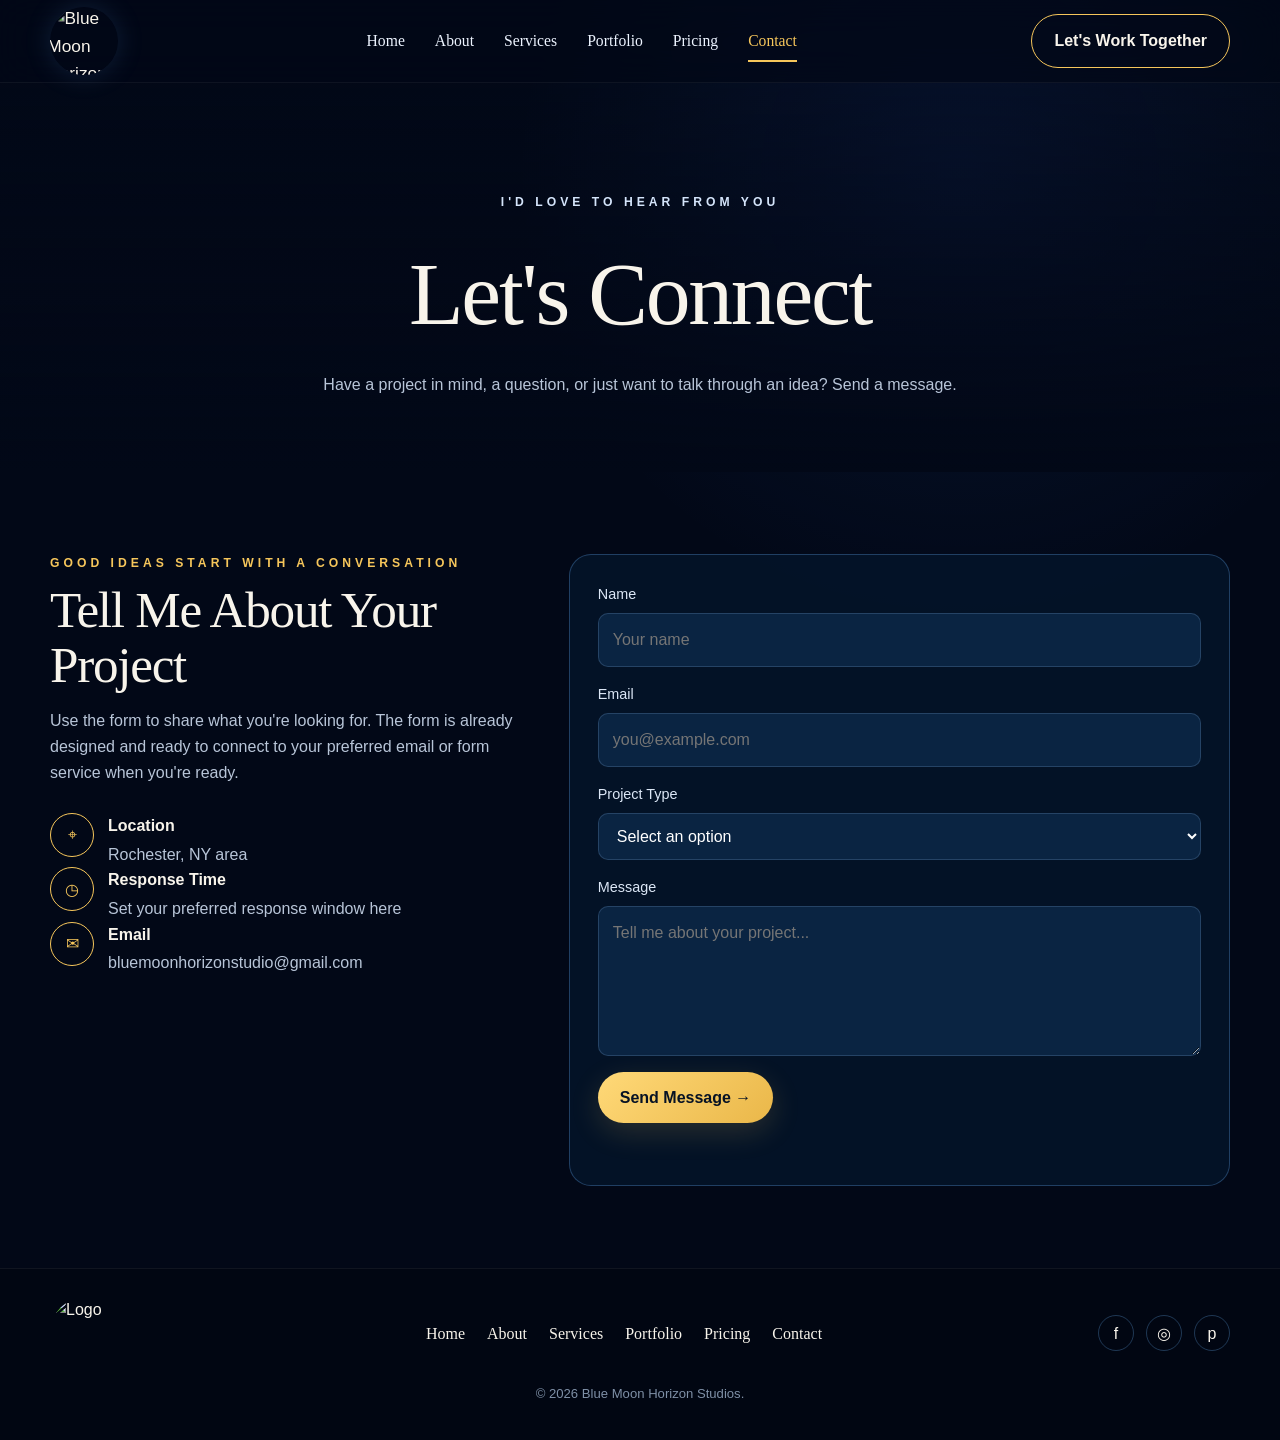
==== contact.html @ cd44c583 "Initial upload - Blue Moon Horizon Studio" ====
<!doctype html>

<html lang="en">

<head>
  <meta charset="utf-8">

  <meta
    name="viewport"
    content="width=device-width,initial-scale=1"
  >

  <title>
    Contact | Blue Moon Horizon Studios
  </title>

  <link
    rel="stylesheet"
    href="styles.css"
  >
</head>


<body>

  <div class="site-shell">


    <header class="site-header">

      <div class="container navbar">


        <a
          class="brand-mark"
          href="index.html"
        >
          <img
            src="assets/logo.jpg"
            alt="Blue Moon Horizon Studios logo"
          >
        </a>


        <nav class="nav-links">

          <a href="index.html">
            Home
          </a>

          <a href="about.html">
            About
          </a>

          <a href="services.html">
            Services
          </a>

          <a href="portfolio.html">
            Portfolio
          </a>

          <a href="pricing.html">
            Pricing
          </a>

          <a
            class="active"
            href="contact.html"
          >
            Contact
          </a>

        </nav>


        <a
          class="cta desktop-cta"
          href="contact.html"
        >
          Let's Work Together
        </a>


        <button
          class="menu-toggle"
          aria-expanded="false"
        >
          ☰
        </button>


      </div>

    </header>



    <main>


      <section class="page-hero">

        <div class="container">

          <div class="eyebrow">
            I'd Love to Hear From You
          </div>

          <h1>
            Let's Connect
          </h1>

          <p>
            Have a project in mind, a question,
            or just want to talk through an idea?
            Send a message.
          </p>

        </div>

      </section>



      <section>

        <div class="container contact-grid">


          <!-- LEFT SIDE -->

          <div class="reveal">


            <div
              class="eyebrow"
              style="color:var(--gold)"
            >
              Good Ideas Start With a Conversation
            </div>


            <h2 class="section-title">
              Tell Me About Your Project
            </h2>


            <p style="color:var(--muted)">
              Use the form to share what you're looking for.
              The form is already designed and ready to connect
              to your preferred email or form service when you're ready.
            </p>



            <div class="contact-list">




              </div>



              <div class="contact-item">

                <div class="contact-icon">
                  ⌖
                </div>

                <div>

                  <h4>
                    Location
                  </h4>

                  <p>
                    Rochester, NY area
                  </p>

                </div>

              </div>



              <div class="contact-item">

                <div class="contact-icon">
                  ◷
                </div>

                <div>

                  <h4>
                    Response Time
                  </h4>

                  <p>
                    Set your preferred response window here
                  </p>

                </div>

              </div>


              <div class="contact-item">

                <div class="contact-icon">
                  ✉
                </div>

                <div>

                  <h4>
                    Email
                  </h4>

                  <p>
                    <a href="mailto:bluemoonhorizonstudio@gmail.com">bluemoonhorizonstudio@gmail.com</a>
                  </p>

                </div>


            </div>

          </div>



          <!-- CONTACT FORM -->

          <form
            class="form-card reveal"
            id="contactForm"
            action="https://formspree.io/f/xgaowdka"
            method="POST"
          >


            <div class="field">

              <label for="name">
                Name
              </label>

              <input
                id="name"
                name="name"
                required
                placeholder="Your name"
              >

            </div>



            <div class="field">

              <label for="email">
                Email
              </label>

              <input
                id="email"
                name="email"
                type="email"
                required
                placeholder="you@example.com"
              >

            </div>



            <div class="field">

              <label for="type">
                Project Type
              </label>

              <select
                id="type"
                name="type"
              >

                <option value="">
                  Select an option
                </option>

                <option>
                  Website Design
                </option>

                <option>
                  Graphic Design
                </option>

                <option>
                  Brand Identity
                </option>

                <option>
                  Creative Project
                </option>

              </select>

            </div>



            <div class="field">

              <label for="message">
                Message
              </label>

              <textarea
                id="message"
                name="message"
                required
                placeholder="Tell me about your project..."
              ></textarea>

            </div>



            <button
              class="btn primary"
              type="submit"
            >
              Send Message →
            </button>


            <div
              class="form-status"
              aria-live="polite"
            ></div>


          </form>


        </div>

      </section>


    </main>



    <footer class="site-footer">

      <div class="container">


        <div class="footer-grid">


          <a
            class="footer-logo"
            href="index.html"
          >
            <img
              src="assets/logo.jpg"
              alt="Logo"
            >
          </a>



          <div class="footer-links">

            <a href="index.html">
              Home
            </a>

            <a href="about.html">
              About
            </a>

            <a href="services.html">
              Services
            </a>

            <a href="portfolio.html">
              Portfolio
            </a>

            <a href="pricing.html">
              Pricing
            </a>

            <a href="contact.html">
              Contact
            </a>

          </div>



          <div class="socials">

            <a href="#">
              f
            </a>

            <a href="#">
              ◎
            </a>

            <a href="#">
              p
            </a>

          </div>


        </div>



        <div class="copyright">

          ©
          <span data-year></span>
          Blue Moon Horizon Studios.

        </div>


      </div>

    </footer>


  </div>


  <script src="script.js"></script>


</body>

</html>
---- styles.css ----
:root {
  --navy-950:#020817;
  --navy-900:#031127;
  --navy-850:#061a35;
  --navy-800:#08213e;
  --blue:#6eb8ff;
  --blue-2:#9bd1ff;
  --gold:#f6c65b;
  --gold-2:#dca53d;
  --cream:#f8f4eb;
  --muted:#b8c5d8;
  --line:rgba(110,184,255,.28);
  --panel:rgba(4,20,42,.78);
  --panel-2:rgba(7,29,57,.7);
  --shadow:0 22px 60px rgba(0,0,0,.35);
  --radius:22px;
}
*{box-sizing:border-box}
html{scroll-behavior:smooth}
body{margin:0;background:var(--navy-950);color:var(--cream);font-family:Inter,Segoe UI,Arial,sans-serif;line-height:1.6;overflow-x:hidden}
a{color:inherit;text-decoration:none}
img{max-width:100%;display:block}
button,input,textarea,select{font:inherit}
.site-shell{min-height:100vh;background:
  radial-gradient(circle at 75% 12%,rgba(47,118,255,.11),transparent 28%),
  linear-gradient(180deg,rgba(2,8,23,.18),var(--navy-950) 86%)}
.container{width:min(1180px,calc(100% - 36px));margin-inline:auto}
.site-header{position:sticky;top:0;z-index:1000;background:rgba(2,8,23,.73);backdrop-filter:blur(18px);border-bottom:1px solid rgba(255,255,255,.05)}
.navbar{height:82px;display:grid;grid-template-columns:82px 1fr auto;align-items:center;gap:24px}
.brand-mark{width:68px;height:68px;border-radius:50%;overflow:hidden;box-shadow:0 0 28px rgba(110,184,255,.15)}
.brand-mark img{width:100%;height:100%;object-fit:cover;transform:scale(1.08)}
.nav-links{display:flex;justify-content:center;gap:30px;font-family:Georgia,'Times New Roman',serif;font-size:.98rem}
.nav-links a{position:relative;padding:8px 0;color:#edf4ff}
.nav-links a::after{content:"";position:absolute;left:50%;right:50%;bottom:0;height:2px;background:var(--gold);transition:.25s}
.nav-links a:hover::after,.nav-links a.active::after{left:0;right:0}
.nav-links a.active{color:var(--gold)}
.cta,.btn{display:inline-flex;align-items:center;justify-content:center;gap:10px;border-radius:999px;border:1px solid var(--gold);padding:13px 22px;font-weight:700;transition:.25s;cursor:pointer}
.cta:hover,.btn.outline:hover{background:rgba(246,198,91,.12);transform:translateY(-2px)}
.btn.primary{background:linear-gradient(135deg,#ffd978,#eab749);color:#071224;border:none;box-shadow:0 9px 30px rgba(246,198,91,.16)}
.btn.primary:hover{transform:translateY(-2px);box-shadow:0 14px 32px rgba(246,198,91,.22)}
.btn.outline{background:rgba(3,17,39,.45);color:#fff}
.menu-toggle{display:none;background:none;border:1px solid var(--line);border-radius:12px;color:white;padding:10px 12px}
.hero{position:relative;min-height:650px;display:flex;align-items:center;background:
 linear-gradient(180deg,rgba(2,8,23,.08),rgba(2,8,23,.22) 60%,#020817 100%),
 url('assets/background-blue-moon.png') center bottom/cover no-repeat;overflow:hidden}
.hero::after{content:"";position:absolute;inset:auto 0 0;height:170px;background:linear-gradient(transparent,var(--navy-950));pointer-events:none}
.hero-inner{position:relative;z-index:2;text-align:center;padding:70px 0 110px}
.eyebrow{letter-spacing:.33em;text-transform:uppercase;font-size:.76rem;color:#d5e5fb;font-weight:700}
.hero h1,.page-hero h1,.section-title{font-family:Georgia,'Times New Roman',serif;font-weight:500;letter-spacing:-.025em}
.hero h1{font-size:clamp(3.5rem,8vw,7.2rem);line-height:.83;margin:22px 0 20px;text-shadow:0 8px 35px rgba(0,0,0,.28)}
.hero h1 .blue{color:var(--blue-2);display:block}.hero h1 .gold{color:var(--gold);font-size:.66em;text-transform:uppercase;letter-spacing:.06em;display:block;margin-top:12px}
.hero p{max-width:650px;margin:0 auto 28px;color:#e3edf9;font-size:1.08rem}
.hero-actions{display:flex;justify-content:center;gap:16px;flex-wrap:wrap}
section{padding:82px 0}
.section-heading{text-align:center;margin-bottom:36px}.section-heading .eyebrow{color:var(--gold)}
.section-title{font-size:clamp(2.1rem,4vw,3.35rem);line-height:1.08;margin:8px 0 10px}
.section-subtitle{max-width:700px;margin:0 auto;color:var(--muted)}
.cards{display:grid;grid-template-columns:repeat(3,1fr);gap:20px}
.card{background:linear-gradient(180deg,rgba(8,33,62,.86),rgba(3,17,39,.92));border:1px solid var(--line);border-radius:var(--radius);padding:28px;box-shadow:var(--shadow);transition:.28s}
.card:hover{transform:translateY(-5px);border-color:rgba(246,198,91,.5)}
.icon-circle{width:62px;height:62px;border-radius:50%;display:grid;place-items:center;margin:0 auto 16px;border:1px solid var(--gold);color:var(--gold);font-size:1.7rem;box-shadow:0 0 24px rgba(246,198,91,.09)}
.card h3{font-family:Georgia,'Times New Roman',serif;font-size:1.45rem;margin:0 0 8px}.card p{color:var(--muted);margin:0}
.service-card{text-align:center}
.dark-section{background:radial-gradient(circle at 50% 0,rgba(32,94,170,.11),transparent 52%)}
.about-grid{display:grid;grid-template-columns:1fr 1.1fr .55fr;gap:32px;align-items:center}
.visual-card{min-height:360px;border:1px solid rgba(246,198,91,.55);border-radius:34px;background:radial-gradient(circle at 60% 25%,rgba(246,198,91,.12),transparent 30%),linear-gradient(145deg,#061b38,#020a17);display:grid;place-items:center;padding:30px;position:relative;overflow:hidden}
.fake-laptop{width:82%;aspect-ratio:16/10;border:9px solid #0a0f19;border-radius:14px;background:linear-gradient(145deg,#061939,#0e3870);display:grid;place-items:center;box-shadow:0 30px 45px rgba(0,0,0,.38);transform:perspective(800px) rotateY(-7deg) rotateX(2deg)}
.fake-laptop img{width:37%;border-radius:50%;box-shadow:0 0 35px rgba(110,184,255,.16)}
.about-copy .eyebrow{text-align:left;color:var(--gold)}.about-copy .section-title{text-align:left;margin-bottom:18px}.about-copy p{color:var(--muted)}
.quote-box{border-left:1px solid var(--gold);padding-left:28px;font-family:Georgia,'Times New Roman',serif;font-size:1.55rem;font-style:italic;color:#f1f5fb}.quote-mark{font-size:3rem;line-height:1;color:var(--gold)}
.portfolio-grid{display:grid;grid-template-columns:repeat(3,1fr);gap:20px}
.work-card{overflow:hidden;padding:0}.work-thumb{height:220px;display:grid;place-items:center;position:relative;background:linear-gradient(145deg,#0a3264,#06152d)}
.work-thumb.website::before{content:"";width:76%;height:70%;border-radius:10px;border:7px solid #111827;background:linear-gradient(#0b2548 0 16%,#f2f4f7 16%);box-shadow:0 18px 35px rgba(0,0,0,.32)}
.work-thumb.brand::before{content:"BM";font-family:Georgia,serif;font-size:4rem;color:var(--gold);border:1px solid var(--gold);border-radius:50%;width:130px;height:130px;display:grid;place-items:center}
.work-thumb.social::before{content:"✦";font-size:5rem;color:var(--gold);width:140px;height:180px;border-radius:18px;background:linear-gradient(145deg,#0c2344,#061124);border:1px solid var(--line);display:grid;place-items:center;transform:rotate(-6deg);box-shadow:18px 20px 0 rgba(10,29,54,.55)}
.work-info{padding:20px}.work-info h3{margin:0 0 5px;font-family:Georgia,serif}.work-info span{color:var(--muted);font-size:.9rem}
.cta-strip{padding:34px;border:1px solid var(--line);border-radius:var(--radius);background:linear-gradient(90deg,rgba(5,24,49,.95),rgba(12,43,77,.82));display:flex;align-items:center;justify-content:space-between;gap:20px}.cta-strip h2{font-family:Georgia,serif;font-size:2rem;margin:0}.cta-strip p{margin:3px 0 0;color:var(--muted)}
.page-hero{padding:110px 0 75px;text-align:center;background:linear-gradient(180deg,rgba(2,8,23,.24),var(--navy-950)),url('assets/background-blue-moon.png') center 22%/cover no-repeat}.page-hero h1{font-size:clamp(3rem,7vw,5.8rem);margin:10px 0 6px}.page-hero p{color:var(--muted);max-width:650px;margin:auto}
.values-grid{display:grid;grid-template-columns:repeat(4,1fr);gap:18px}.value{text-align:center}.value .icon-circle{width:54px;height:54px}.value h3{margin:10px 0 5px;font-family:Georgia,serif}.value p{font-size:.92rem;color:var(--muted)}
.service-grid{display:grid;grid-template-columns:repeat(2,1fr);gap:22px}.service-detail{display:grid;grid-template-columns:74px 1fr;gap:20px;align-items:start}.service-detail .icon-circle{margin:0}.service-detail h3{font-family:Georgia,serif;font-size:1.55rem;margin:0 0 7px}.service-detail ul{margin:12px 0 0;padding-left:18px;color:var(--muted)}
.filters{display:flex;gap:10px;justify-content:center;flex-wrap:wrap;margin-bottom:30px}.filter-btn{border:1px solid var(--line);background:rgba(8,33,62,.7);color:#dbe8fa;border-radius:999px;padding:9px 18px;cursor:pointer}.filter-btn.active,.filter-btn:hover{background:var(--gold);color:#081324;border-color:var(--gold)}
.pricing-grid{display:grid;grid-template-columns:repeat(3,1fr);gap:22px;align-items:stretch}.price-card{position:relative}.price-card.featured{border-color:var(--gold);transform:translateY(-8px)}.badge{position:absolute;top:-14px;left:50%;transform:translateX(-50%);background:var(--gold);color:#071224;border-radius:999px;padding:5px 13px;font-size:.75rem;font-weight:800}.price-card h3{font-family:Georgia,serif;font-size:1.6rem}.price{font-family:Georgia,serif;font-size:2.8rem;margin:6px 0 15px}.price-card ul{list-style:none;padding:0;margin:18px 0 25px}.price-card li{padding:8px 0;border-bottom:1px solid rgba(255,255,255,.06);color:var(--muted)}.price-card li::before{content:"✦";color:var(--gold);margin-right:10px}
.contact-grid{display:grid;grid-template-columns:.85fr 1.15fr;gap:30px}.contact-list{display:grid;gap:15px;margin-top:28px}.contact-item{display:flex;gap:14px;align-items:flex-start}.contact-icon{width:44px;height:44px;border-radius:50%;border:1px solid var(--gold);display:grid;place-items:center;color:var(--gold);flex:0 0 auto}.contact-item h4{margin:0 0 3px}.contact-item p{margin:0;color:var(--muted)}
.form-card{background:rgba(4,20,42,.88);border:1px solid var(--line);border-radius:var(--radius);padding:28px}.field{display:grid;gap:7px;margin-bottom:16px}.field label{font-size:.9rem;color:#dce7f6}.field input,.field textarea,.field select{width:100%;background:#0a2442;color:white;border:1px solid rgba(143,190,238,.2);border-radius:10px;padding:13px 14px;outline:none}.field input:focus,.field textarea:focus,.field select:focus{border-color:var(--gold)}.field textarea{min-height:150px;resize:vertical}.form-status{min-height:24px;color:var(--blue-2);margin-top:10px}
.site-footer{border-top:1px solid rgba(255,255,255,.06);padding:28px 0 36px;background:#010612}.footer-grid{display:grid;grid-template-columns:100px 1fr auto;align-items:center;gap:26px}.footer-logo{width:72px;height:72px;border-radius:50%;overflow:hidden}.footer-logo img{width:100%;height:100%;object-fit:cover}.footer-links{display:flex;justify-content:center;gap:22px;flex-wrap:wrap;font-family:Georgia,serif}.copyright{text-align:center;color:#7f90a7;font-size:.82rem;margin-top:14px}.socials{display:flex;gap:12px}.socials a{width:36px;height:36px;border:1px solid var(--line);border-radius:50%;display:grid;place-items:center}
.reveal{opacity:0;transform:translateY(22px);transition:.7s ease}.reveal.visible{opacity:1;transform:none}
@media(max-width:900px){.navbar{grid-template-columns:68px 1fr auto}.nav-links{position:absolute;left:18px;right:18px;top:88px;display:none;flex-direction:column;gap:3px;background:#06142b;border:1px solid var(--line);border-radius:18px;padding:16px;box-shadow:var(--shadow)}.nav-links.open{display:flex}.nav-links a{padding:11px}.nav-links a::after{display:none}.desktop-cta{display:none}.menu-toggle{display:block;justify-self:end}.cards,.portfolio-grid,.pricing-grid{grid-template-columns:1fr}.about-grid{grid-template-columns:1fr}.quote-box{border-left:0;border-top:1px solid var(--gold);padding:24px 0 0}.values-grid{grid-template-columns:repeat(2,1fr)}.service-grid,.contact-grid{grid-template-columns:1fr}.cta-strip{flex-direction:column;text-align:center}.footer-grid{grid-template-columns:1fr;justify-items:center}.hero{min-height:590px}.hero h1{font-size:clamp(3.1rem,13vw,5rem)}}
@media(max-width:560px){.container{width:min(100% - 24px,1180px)}.brand-mark{width:58px;height:58px}.navbar{height:72px}.hero{min-height:560px}.hero-inner{padding-top:45px}.hero p{font-size:.98rem}.hero h1 .gold{font-size:.55em}.cards{grid-template-columns:1fr}.values-grid{grid-template-columns:1fr}.service-detail{grid-template-columns:1fr}.service-detail .icon-circle{margin:0 auto}.service-detail{text-align:center}.price-card.featured{transform:none}.cta,.btn{width:100%}.hero-actions{width:min(360px,100%);margin:auto}.section-title{font-size:2.25rem}.page-hero{padding-top:80px}}

.profile-card{padding:0;background:#061b38;min-height:360px;}
.profile-photo{width:100%;height:100%;min-height:360px;object-fit:cover;object-position:center 28%;display:block;}

/* Clickable portfolio project gallery */
.project-card{cursor:pointer;transition:transform .2s ease,border-color .2s ease,box-shadow .2s ease}.project-card:hover,.project-card:focus-visible{transform:translateY(-5px);border-color:rgba(246,190,79,.72);box-shadow:0 18px 46px rgba(0,0,0,.3);outline:none}.work-image{width:100%;height:220px;object-fit:cover;object-position:top;display:block;border-bottom:1px solid var(--line)}.work-info p{color:var(--muted);line-height:1.55;margin:.55rem 0 .9rem}.project-tag{font-size:.72rem;text-transform:uppercase;letter-spacing:.12em;color:var(--gold);margin-bottom:.45rem}.view-project{color:var(--gold)!important;font-weight:700}.project-modal{position:fixed;inset:0;z-index:1000;display:none;align-items:center;justify-content:center;padding:28px}.project-modal.open{display:flex}.project-modal-backdrop{position:absolute;inset:0;background:rgba(1,8,20,.88);backdrop-filter:blur(8px)}.project-modal-panel{position:relative;z-index:1;width:min(1120px,96vw);max-height:92vh;overflow:auto;background:linear-gradient(160deg,#071b34,#031126);border:1px solid rgba(246,190,79,.45);border-radius:24px;box-shadow:0 30px 90px rgba(0,0,0,.55);padding:30px}.project-modal-close{position:sticky;float:right;top:0;z-index:3;width:42px;height:42px;border-radius:50%;border:1px solid var(--line);background:#081b33;color:#fff;font-size:1.8rem;line-height:1;cursor:pointer}.project-modal-heading h2{font:clamp(2.2rem,5vw,4rem)/1 Georgia,serif;margin:.3rem 0 .7rem}.project-modal-heading p{max-width:780px;color:var(--muted);line-height:1.65}.gallery-main{margin-top:22px;background:#020a16;border:1px solid var(--line);border-radius:16px;overflow:hidden}.gallery-main img{width:100%;display:block;max-height:58vh;object-fit:contain}.gallery-thumbs{display:grid;grid-template-columns:repeat(5,1fr);gap:10px;margin-top:14px}.gallery-thumb{border:1px solid var(--line);background:rgba(8,33,62,.7);color:#dbe8fa;border-radius:12px;padding:7px;cursor:pointer;text-align:left}.gallery-thumb.active,.gallery-thumb:hover{border-color:var(--gold);box-shadow:0 0 0 1px rgba(246,190,79,.25)}.gallery-thumb img{width:100%;height:74px;object-fit:cover;object-position:top;border-radius:8px;display:block}.gallery-thumb span{display:block;font-size:.78rem;margin-top:6px;text-align:center}.project-details{display:grid;grid-template-columns:repeat(3,1fr);gap:12px;margin-top:18px}.project-details div{border:1px solid var(--line);border-radius:14px;padding:14px;background:rgba(8,33,62,.45)}.project-details strong,.project-details span{display:block}.project-details strong{color:var(--gold);margin-bottom:5px}.project-details span{color:var(--muted);line-height:1.45}.modal-open{overflow:hidden}@media(max-width:760px){.project-modal{padding:12px}.project-modal-panel{padding:20px 14px;border-radius:18px}.gallery-thumbs{grid-template-columns:repeat(2,1fr)}.project-details{grid-template-columns:1fr}.gallery-thumb img{height:90px}}

/* Video portfolio demo */
.project-video-wrap{margin-top:22px;background:#020a16;border:1px solid var(--line);border-radius:16px;overflow:hidden;box-shadow:0 18px 50px rgba(0,0,0,.28)}
.project-video-wrap video{width:100%;max-height:62vh;display:block;background:#000}
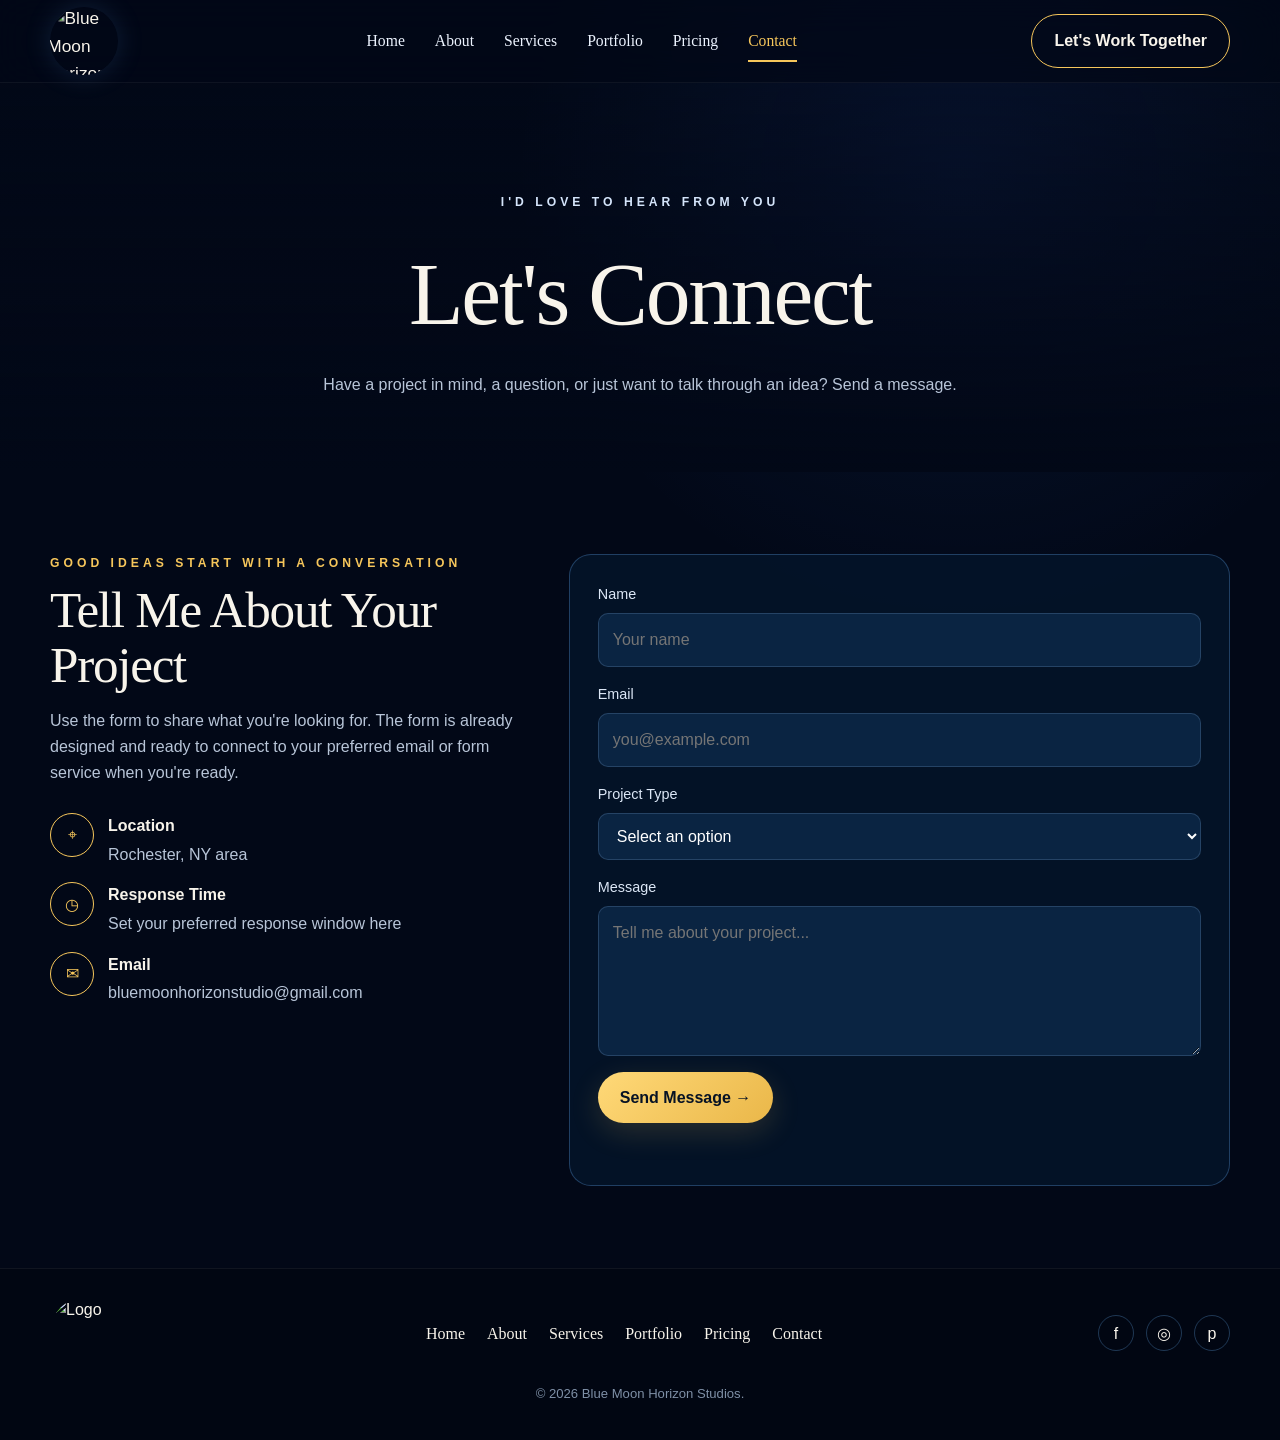
==== commit 798f17f0: "Fix website image paths and update files" ====
--- a/contact.html
+++ b/contact.html
@@ -158,11 +158,6 @@
 
 
 
-
-              </div>
-
-
-
               <div class="contact-item">
 
                 <div class="contact-icon">
@@ -224,6 +219,7 @@
 
                 </div>
 
+              </div>
 
             </div>
 
